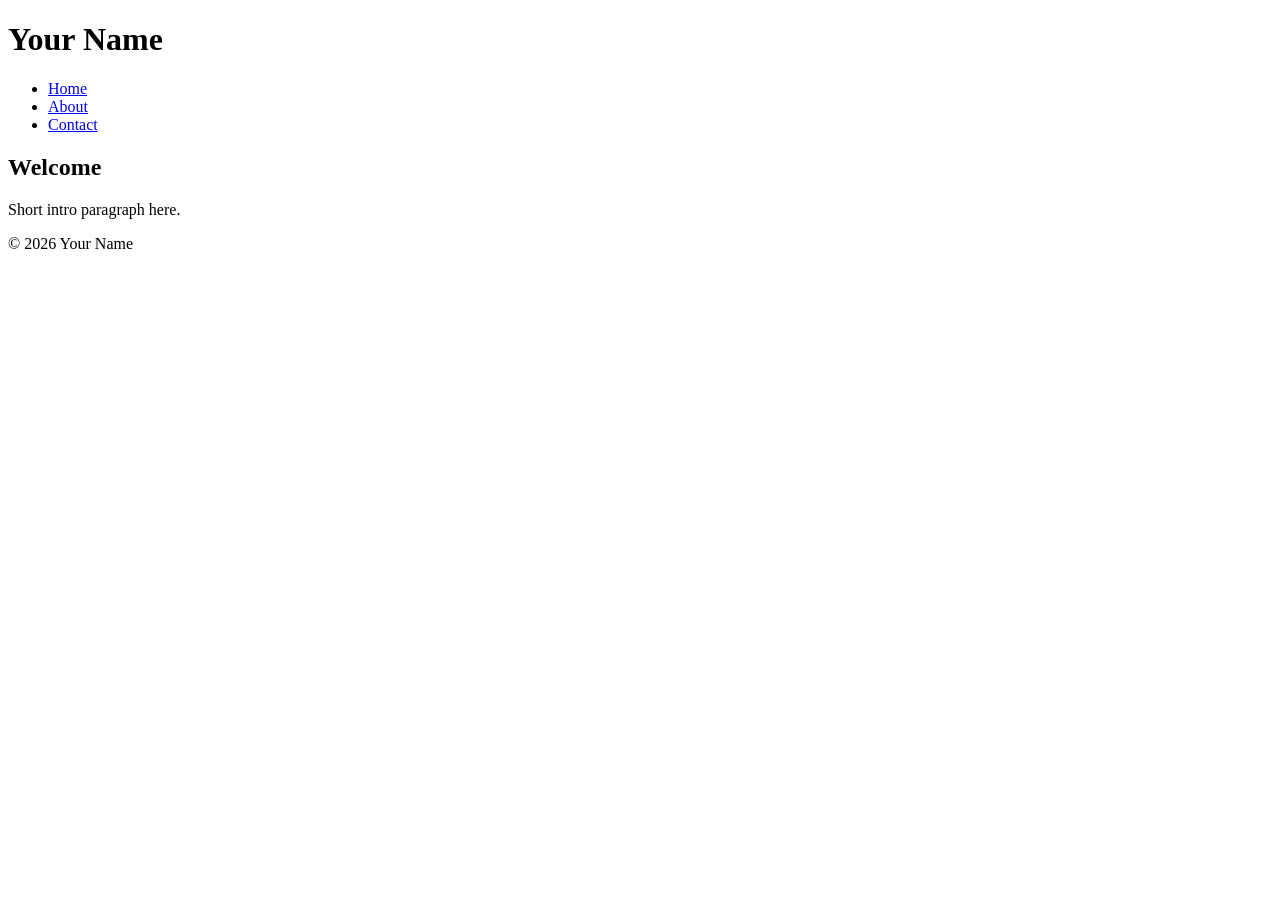
==== index.html @ 1ebbf30d "Module 2 Ex 1: semantic three-page site" ====
<!DOCTYPE html>
<html lang="en">
<head>
<meta charset="UTF-8">
<meta name="viewport" content="width=device-width, initial-scale=1">
<title>Home | Your Name</title>
</head>
<body>
<header>
<h1>Your Name</h1>
<nav>
<ul>
<li><a href="index.html">Home</a></li>
<li><a href="about.html">About</a></li>
<li><a href="contact.html">Contact</a></li>
</ul>
</nav>
</header>
<main>
<article>
<h2>Welcome</h2>
<p>Short intro paragraph here.</p>
</article>
</main>
<footer>
<p>&copy; 2026 Your Name</p>
</footer>
</body>
</html>
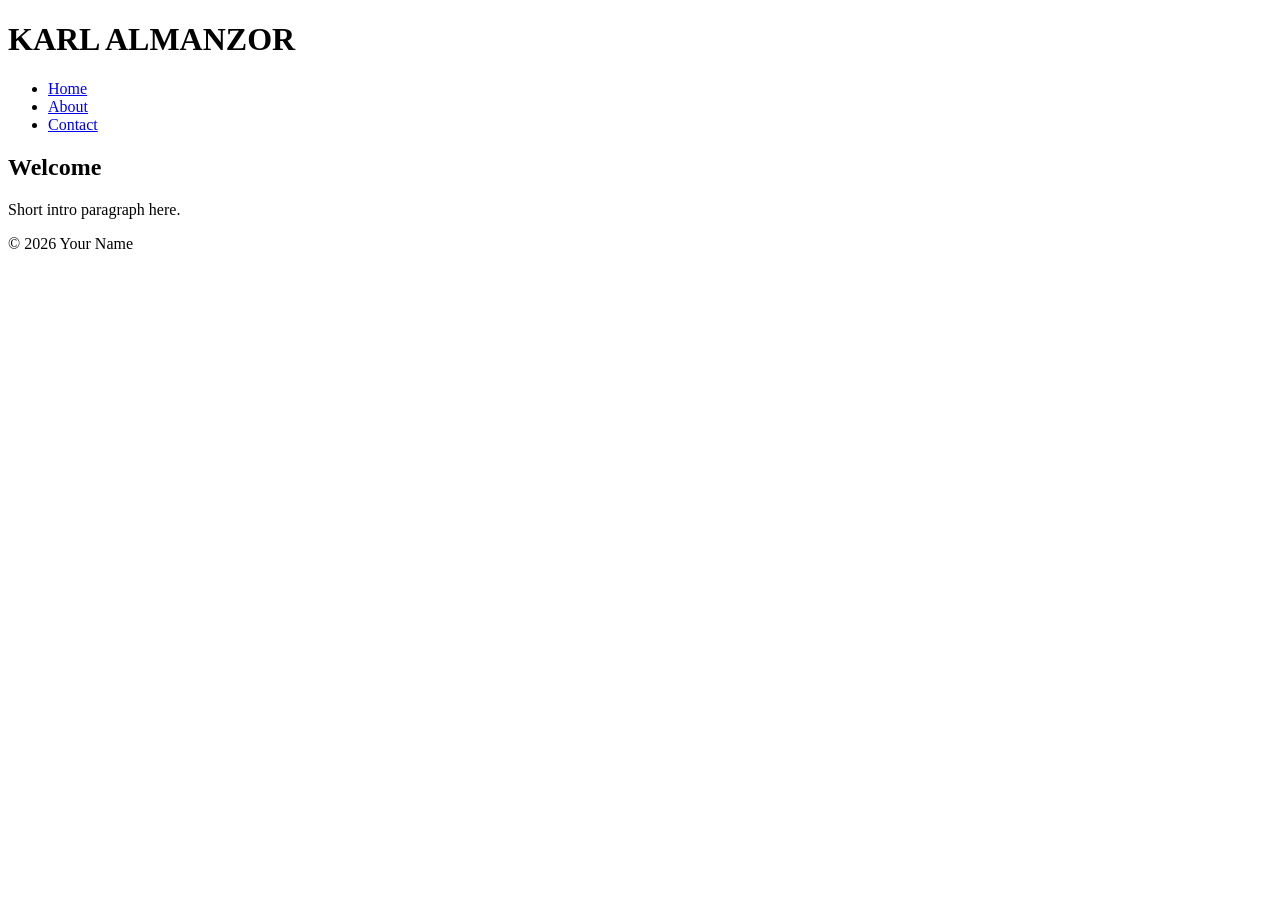
==== commit 4c1ef4bd: "Update index.html" ====
--- a/index.html
+++ b/index.html
@@ -3,11 +3,11 @@
 <head>
 <meta charset="UTF-8">
 <meta name="viewport" content="width=device-width, initial-scale=1">
-<title>Home | Your Name</title>
+<title>Home | KARL ALMANZOR</title>
 </head>
 <body>
 <header>
-<h1>Your Name</h1>
+<h1>KARL ALMANZOR</h1>
 <nav>
 <ul>
 <li><a href="index.html">Home</a></li>
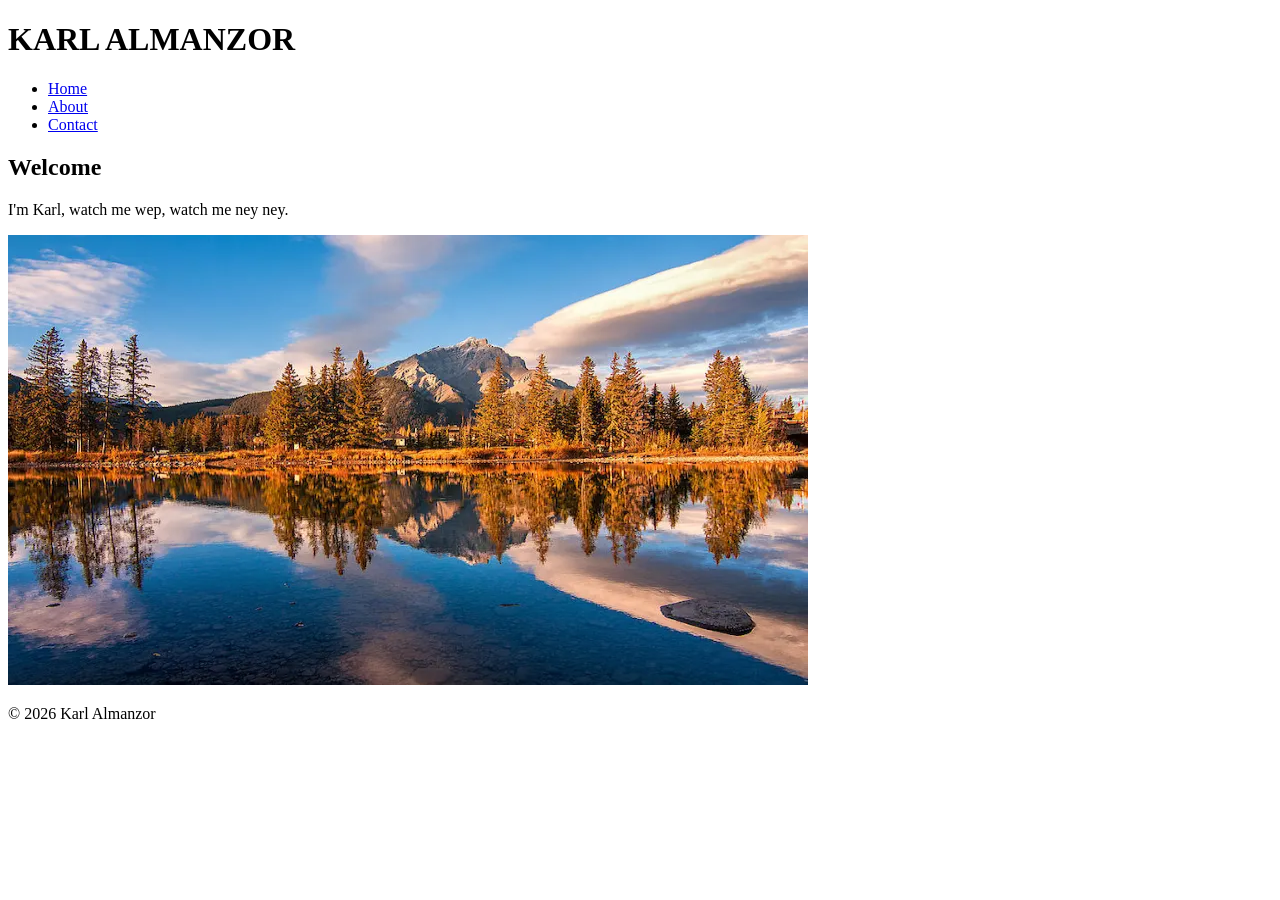
==== commit 3a8f8372: "Add meta tags, canonical links, Open Graph and Twitter Card data" ====
--- a/index.html
+++ b/index.html
@@ -4,6 +4,16 @@
 <meta charset="UTF-8">
 <meta name="viewport" content="width=device-width, initial-scale=1">
 <title>Home | KARL ALMANZOR</title>
+<meta name="description" content="Karl Almanzor builds accessible and responsive websites with a focus on modern design and clean user experiences.">
+<link rel="canonical" href="https://YOUR-DOMAIN.com/index.html">
+<!-- Open Graph -->
+<meta property="og:type" content="website">
+<meta property="og:title" content="Home | Karl Almanzor">
+<meta property="og:description" content="Accessible, responsive web design and development by Karl Almanzor.">
+<meta property="og:image" content="https://YOUR-DOMAIN.com/assets/hero-md.jpg">
+<meta property="og:url" content="https://YOUR-DOMAIN.com/index.html">
+<!-- Twitter Card -->
+<meta name="twitter:card" content="summary_large_image">
 </head>
 <body>
 <header>
@@ -19,11 +29,22 @@
 <main>
 <article>
 <h2>Welcome</h2>
-<p>Short intro paragraph here.</p>
+<p>I'm Karl, watch me wep, watch me ney ney.</p>
+<picture>
+<source type="image/webp"
+srcset="assets/hero-sm.webp 400w,
+assets/hero-md.webp 800w,
+assets/hero-lg.webp 1600w"
+sizes="(max-width: 600px) 90vw, 800px">
+<img src="assets/hero-md.jpg"
+alt="Descriptive alt text for what is in the photo"
+width="800" height="450"
+loading="lazy">
+</picture>
 </article>
 </main>
 <footer>
-<p>&copy; 2026 Your Name</p>
+<p>&copy; 2026 Karl Almanzor</p>
 </footer>
 </body>
-</html>+</html>
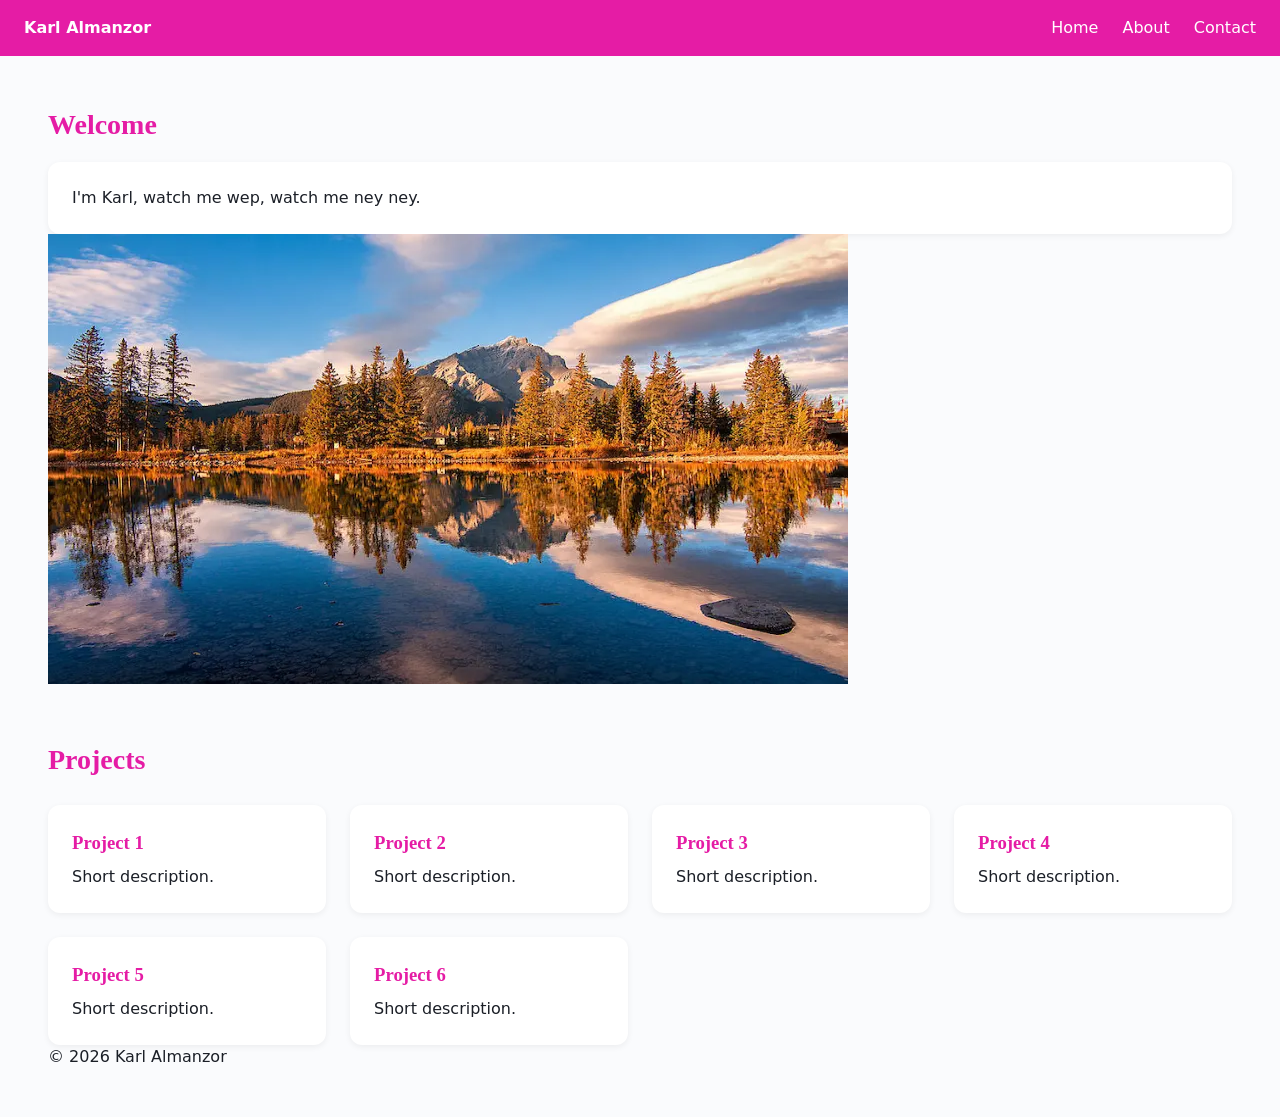
==== commit fcea7d49: "Add site files" ====
--- a/index.html
+++ b/index.html
@@ -2,7 +2,6 @@
 <html lang="en">
 <head>
 <meta charset="UTF-8">
-<meta name="viewport" content="width=device-width, initial-scale=1">
 <title>Home | KARL ALMANZOR</title>
 <meta name="description" content="Karl Almanzor builds accessible and responsive websites with a focus on modern design and clean user experiences.">
 <link rel="canonical" href="https://YOUR-DOMAIN.com/index.html">
@@ -14,12 +13,13 @@
 <meta property="og:url" content="https://YOUR-DOMAIN.com/index.html">
 <!-- Twitter Card -->
 <meta name="twitter:card" content="summary_large_image">
+<link rel="stylesheet" href="css/styles.css">
 </head>
 <body>
-<header>
-<h1>KARL ALMANZOR</h1>
+<header class="site-header">
+<a href="index.html" class="logo">Karl Almanzor</a>
 <nav>
-<ul>
+<ul class="nav-links">
 <li><a href="index.html">Home</a></li>
 <li><a href="about.html">About</a></li>
 <li><a href="contact.html">Contact</a></li>
@@ -29,7 +29,9 @@
 <main>
 <article>
 <h2>Welcome</h2>
+<div class="card">
 <p>I'm Karl, watch me wep, watch me ney ney.</p>
+</div>
 <picture>
 <source type="image/webp"
 srcset="assets/hero-sm.webp 400w,
@@ -42,6 +44,17 @@
 loading="lazy">
 </picture>
 </article>
+<section class="projects">
+<h2>Projects</h2>
+<div class="grid">
+<article class="card"><h3>Project 1</h3><p>Short description.</p></article>
+<article class="card"><h3>Project 2</h3><p>Short description.</p></article>
+<article class="card"><h3>Project 3</h3><p>Short description.</p></article>
+<article class="card"><h3>Project 4</h3><p>Short description.</p></article>
+<article class="card"><h3>Project 5</h3><p>Short description.</p></article>
+<article class="card"><h3>Project 6</h3><p>Short description.</p></article>
+</div>
+</section>
 </main>
 <footer>
 <p>&copy; 2026 Karl Almanzor</p>
--- a/css/styles.css
+++ b/css/styles.css
@@ -0,0 +1,70 @@
+:root {
+--clr-navy: #e51ca5;
+--clr-accent: #E85D04;
+--clr-text: #1B1F27;
+--clr-muted: #5B6472;
+--clr-bg: #FAFBFD;
+--font-body: "Inter", system-ui, sans-serif;
+--font-heading: "Playfair Display", Georgia, serif;
+--space-xs: 0.5rem;
+--space-sm: 1rem;
+--space-md: 1.5rem;
+--space-lg: 3rem;
+--page-padding: clamp(var(--space-sm), 4vw, var(--space-lg));
+}
+* { box-sizing: border-box; margin: 0; padding: 0; }
+body {
+font-family: var(--font-body);
+color: var(--clr-text);
+background: var(--clr-bg);
+line-height: 1.5;
+padding: var(--page-padding);
+max-width: none;
+margin: 0 auto;
+}
+h1, h2, h3 { font-family: var(--font-heading); color: var(--clr-navy); }
+h1 { font-size: clamp(2rem, 5vw, 3.5rem); margin-bottom: var(--space-md); }
+h2 { font-size: 1.75rem; margin: var(--space-lg) 0 var(--space-sm); }
+
+a { color: var(--clr-accent); }
+
+  
+
+
+.grid {
+display: grid;
+grid-template-columns: repeat(auto-fit, minmax(260px, 1fr));
+gap: var(--space-md);
+margin-top: var(--space-md);
+}
+.card {
+padding: var(--space-md);
+border-radius: 12px;
+background: white;
+box-shadow: 0 2px 6px rgba(0,0,0,0.06);
+}
+.card h3 { color: var(--clr-navy); margin-bottom: var(--space-xs); }
+
+.site-header {
+display: flex;
+align-items: center;
+justify-content: space-between;
+flex-wrap: wrap;
+gap: var(--space-sm);
+padding: var(--space-sm) var(--space-md);
+background: var(--clr-navy);
+color: white;
+max-width: none;
+margin: calc(-1 * var(--page-padding)) calc(-1 * var(--page-padding)) var(--space-lg);
+}
+.site-header .logo { color: white; font-weight: 700; text-decoration: none; }
+.nav-links {
+list-style: none;
+display: flex;
+flex-wrap: wrap;
+justify-content: center;
+gap: var(--space-md);
+}
+.nav-links a { color: white; text-decoration: none; }
+.nav-links a:hover { color: var(--clr-accent); }
+
